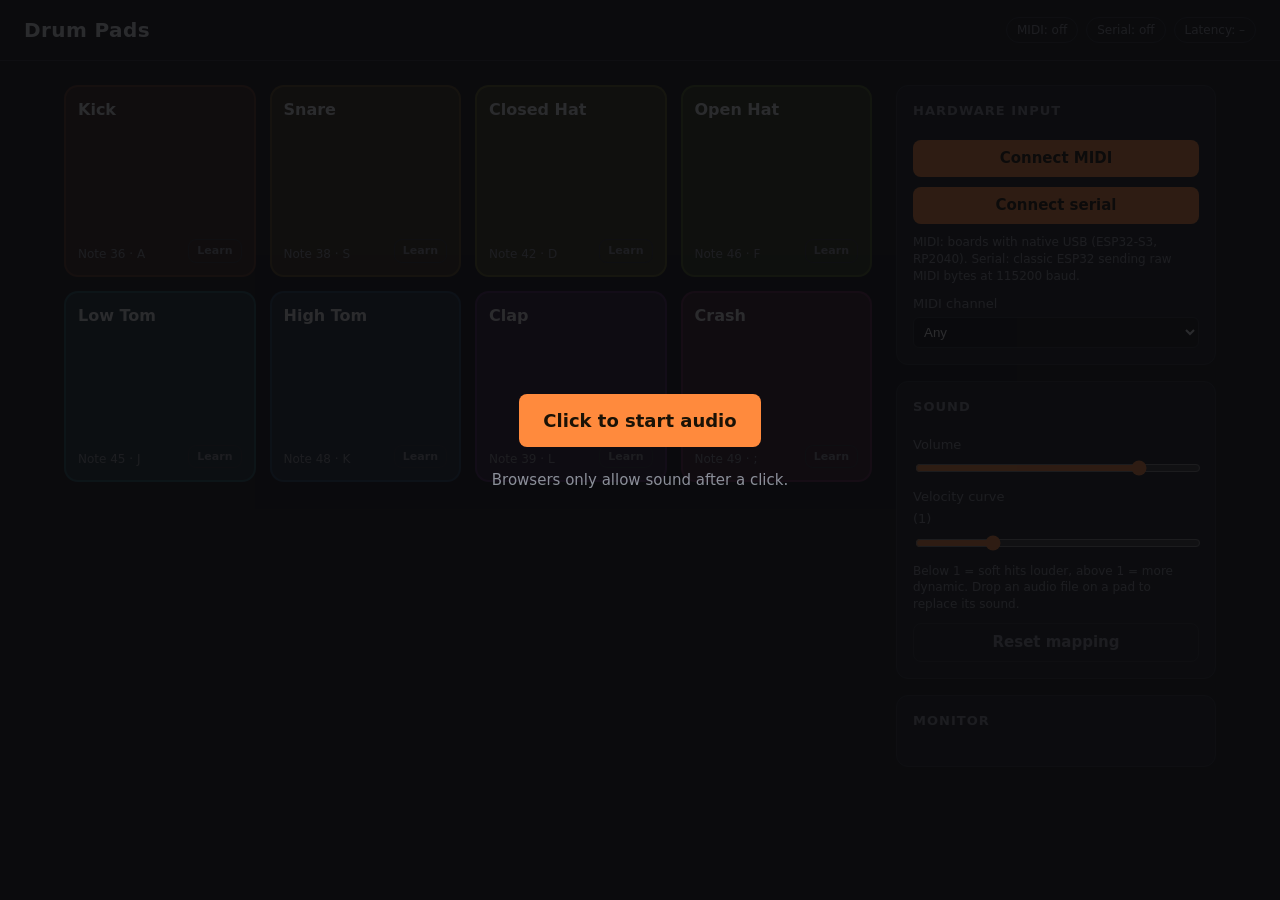
==== web/index.html @ b93d375f "Initial commit Co-Authored-By: Claude Opus 5.5 <noreply@anthropic.com>" ====
<!doctype html>
<html lang="en">
<head>
  <meta charset="utf-8">
  <meta name="viewport" content="width=device-width, initial-scale=1">
  <title>Drum Pads</title>
  <link rel="stylesheet" href="style.css">
</head>
<body>
  <div id="start-overlay">
    <button id="start-btn">Click to start audio</button>
    <p>Browsers only allow sound after a click.</p>
  </div>

  <header>
    <h1>Drum Pads</h1>
    <div class="status">
      <span id="midi-status" class="pill">MIDI: off</span>
      <span id="serial-status" class="pill">Serial: off</span>
      <span id="latency" class="pill" title="Audio output latency reported by the browser">Latency: –</span>
    </div>
  </header>

  <main>
    <section id="pads" aria-label="Drum pads"></section>

    <aside>
      <div class="panel">
        <h2>Hardware input</h2>
        <button id="midi-btn">Connect MIDI</button>
        <ul id="midi-devices" class="devices"></ul>
        <button id="serial-btn">Connect serial</button>
        <p class="hint">MIDI: boards with native USB (ESP32-S3, RP2040). Serial: classic ESP32 sending raw MIDI bytes at 115200 baud.</p>
        <label>MIDI channel
          <select id="channel">
            <option value="any">Any</option>
          </select>
        </label>
      </div>

      <div class="panel">
        <h2>Sound</h2>
        <label>Volume <input id="volume" type="range" min="0" max="1" step="0.01"></label>
        <label>Velocity curve <span id="curve-val"></span>
          <input id="curve" type="range" min="0.3" max="3" step="0.05">
        </label>
        <p class="hint">Below 1 = soft hits louder, above 1 = more dynamic. Drop an audio file on a pad to replace its sound.</p>
        <button id="reset-btn" class="secondary">Reset mapping</button>
      </div>

      <div class="panel">
        <h2>Monitor</h2>
        <ol id="log"></ol>
      </div>
    </aside>
  </main>

  <script src="app.js"></script>
</body>
</html>
---- web/style.css ----
:root {
  --bg: #121316;
  --panel: #1c1e23;
  --line: #2c2f36;
  --text: #e8e9ec;
  --muted: #8b8f99;
  --accent: #ff8a3d;
  --ok: #4cc38a;
  color-scheme: dark;
}

* { box-sizing: border-box; }

body {
  margin: 0;
  background: var(--bg);
  color: var(--text);
  font: 15px/1.4 system-ui, -apple-system, "Segoe UI", sans-serif;
}

header {
  display: flex;
  flex-wrap: wrap;
  gap: 12px;
  align-items: center;
  justify-content: space-between;
  padding: 16px 24px;
  border-bottom: 1px solid var(--line);
}

h1 { margin: 0; font-size: 20px; letter-spacing: 0.02em; }
h2 { margin: 0 0 10px; font-size: 13px; text-transform: uppercase; letter-spacing: 0.08em; color: var(--muted); }

.status { display: flex; flex-wrap: wrap; gap: 8px; }
.pill {
  padding: 4px 10px;
  border: 1px solid var(--line);
  border-radius: 999px;
  font-size: 12px;
  color: var(--muted);
}
.pill.on { color: var(--ok); border-color: var(--ok); }

main {
  display: grid;
  grid-template-columns: 1fr 320px;
  gap: 24px;
  padding: 24px;
  max-width: 1200px;
  margin: 0 auto;
}

#pads {
  display: grid;
  grid-template-columns: repeat(4, 1fr);
  gap: 14px;
  align-content: start;
}

.pad {
  --hue: 20;
  --hit: 0;
  position: relative;
  aspect-ratio: 1;
  border-radius: 14px;
  background: hsl(var(--hue) 30% calc(16% + var(--hit) * 30%));
  border: 2px solid hsl(var(--hue) 70% 55% / calc(0.25 + var(--hit) * 0.75));
  box-shadow: 0 0 calc(var(--hit) * 40px) hsl(var(--hue) 90% 55% / 0.6);
  transition: background 140ms ease-out, box-shadow 140ms ease-out, border-color 140ms ease-out;
  cursor: pointer;
  user-select: none;
  touch-action: none;
  display: flex;
  flex-direction: column;
  justify-content: space-between;
  padding: 12px;
}
.pad.hit { transition: none; }
.pad.learning { outline: 3px dashed var(--accent); outline-offset: 3px; }
.pad.dragover { outline: 3px solid var(--ok); outline-offset: 3px; }

.pad .name { font-weight: 600; font-size: 16px; }
.pad .meta { font-size: 12px; color: var(--muted); display: flex; justify-content: space-between; align-items: end; gap: 6px; }
.pad .sample { font-size: 11px; color: var(--ok); overflow: hidden; text-overflow: ellipsis; white-space: nowrap; }
.pad .learn {
  font-size: 11px;
  padding: 3px 8px;
  background: transparent;
  border: 1px solid var(--line);
  color: var(--muted);
}
.pad .learn:hover { color: var(--text); border-color: var(--muted); }

.panel {
  background: var(--panel);
  border: 1px solid var(--line);
  border-radius: 12px;
  padding: 16px;
  margin-bottom: 16px;
  display: flex;
  flex-direction: column;
  gap: 10px;
}

label { display: flex; flex-direction: column; gap: 4px; font-size: 13px; color: var(--muted); }
input[type=range] { width: 100%; accent-color: var(--accent); }
select { background: var(--bg); color: var(--text); border: 1px solid var(--line); border-radius: 6px; padding: 6px; }

button {
  background: var(--accent);
  color: #1a1206;
  border: none;
  border-radius: 8px;
  padding: 8px 12px;
  font: inherit;
  font-weight: 600;
  cursor: pointer;
}
button.secondary { background: transparent; color: var(--muted); border: 1px solid var(--line); }
button:disabled { opacity: 0.5; cursor: default; }

.hint { margin: 0; font-size: 12px; color: var(--muted); }

.devices { margin: 0; padding-left: 18px; font-size: 13px; }
.devices:empty { display: none; }

#log {
  margin: 0;
  padding: 0;
  list-style: none;
  font: 12px/1.6 ui-monospace, Consolas, monospace;
  max-height: 240px;
  overflow-y: auto;
}
#log li { display: grid; grid-template-columns: 64px 52px 1fr auto; gap: 6px; color: var(--muted); }
#log li .who { color: var(--text); }
#log li.unmapped .who { color: var(--accent); }

#start-overlay {
  position: fixed;
  inset: 0;
  z-index: 10;
  background: rgb(10 10 12 / 0.85);
  display: flex;
  flex-direction: column;
  align-items: center;
  justify-content: center;
  gap: 8px;
  color: var(--muted);
}
#start-overlay[hidden] { display: none; }
#start-btn { font-size: 18px; padding: 14px 24px; }

@media (max-width: 860px) {
  main { grid-template-columns: 1fr; padding: 16px; }
  header { padding: 12px 16px; }
}
@media (max-width: 520px) {
  #pads { grid-template-columns: repeat(2, 1fr); }
}
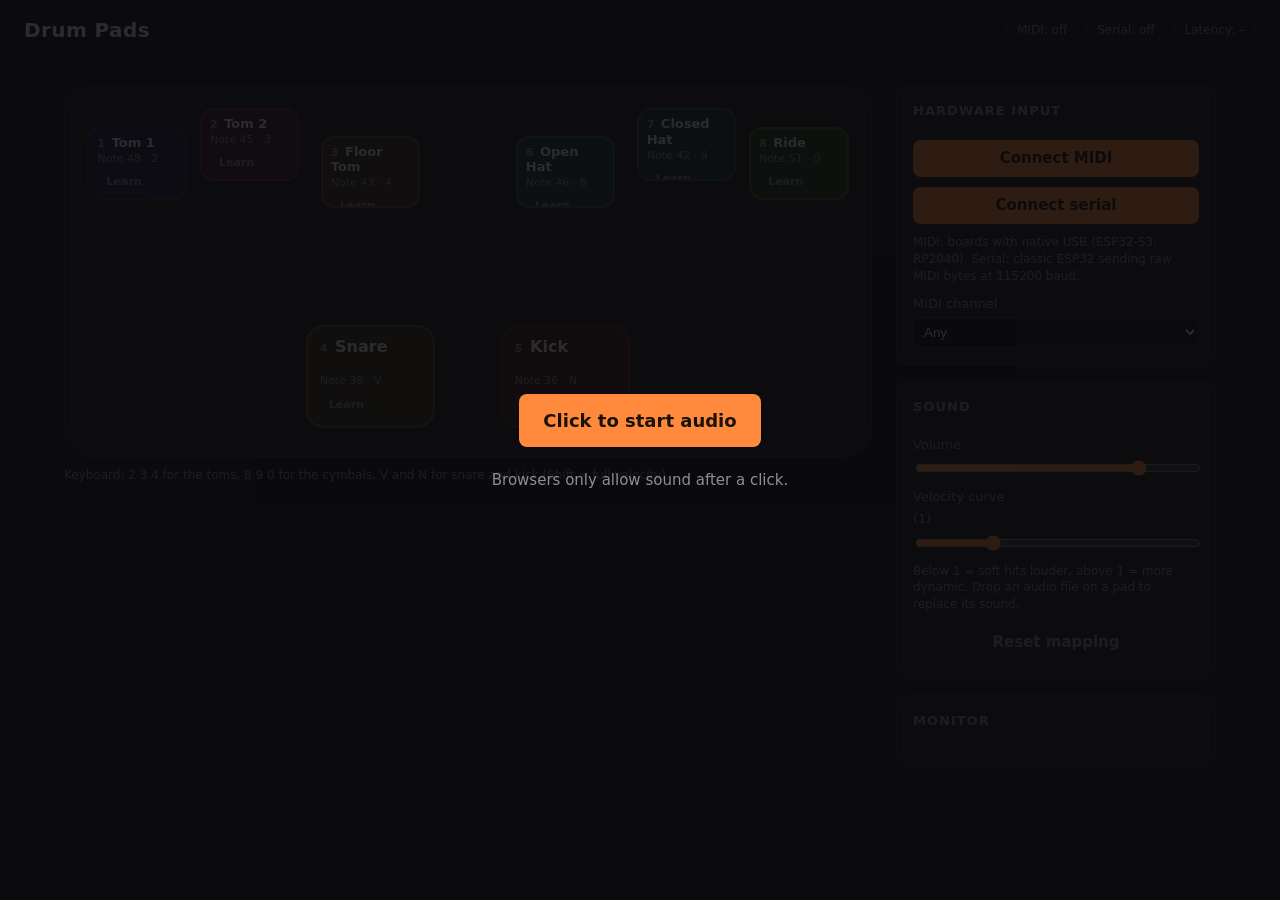
==== commit 955f9179: "Switch both apps to the 8-pad Handpad kit and shorten the lessons The kit is now the product's: tom " ====
--- a/web/index.html
+++ b/web/index.html
@@ -22,7 +22,10 @@
   </header>
 
   <main>
-    <section id="pads" aria-label="Drum pads"></section>
+    <div id="pads-wrap">
+      <section id="pads" aria-label="Drum pads, laid out like the Handpad"></section>
+      <p class="hint">Keyboard: 2 3 4 for the toms, 8 9 0 for the cymbals, V and N for snare and kick (Shift = full velocity).</p>
+    </div>
 
     <aside>
       <div class="panel">
--- a/web/style.css
+++ b/web/style.css
@@ -50,18 +50,23 @@
   margin: 0 auto;
 }
 
+/* The pad's outline: pads sit where they are on the physical Handpad (positions set in app.js). */
 #pads {
-  display: grid;
-  grid-template-columns: repeat(4, 1fr);
-  gap: 14px;
-  align-content: start;
+  position: relative;
+  align-self: start;
+  aspect-ratio: 860 / 396;
+  min-width: 520px;
+  border-radius: 28px;
+  background: var(--panel);
+  border: 1px solid var(--line);
 }
+#pads-wrap { min-width: 0; overflow-x: auto; }
+#pads-wrap .hint { margin-top: 10px; }
 
 .pad {
   --hue: 20;
   --hit: 0;
-  position: relative;
-  aspect-ratio: 1;
+  position: absolute;
   border-radius: 14px;
   background: hsl(var(--hue) 30% calc(16% + var(--hit) * 30%));
   border: 2px solid hsl(var(--hue) 70% 55% / calc(0.25 + var(--hit) * 0.75));
@@ -73,14 +78,18 @@
   display: flex;
   flex-direction: column;
   justify-content: space-between;
-  padding: 12px;
+  padding: 6px 8px;
+  overflow: hidden;
 }
+.pad.big { border-radius: 18px; padding: 10px 12px; }
 .pad.hit { transition: none; }
 .pad.learning { outline: 3px dashed var(--accent); outline-offset: 3px; }
 .pad.dragover { outline: 3px solid var(--ok); outline-offset: 3px; }
 
-.pad .name { font-weight: 600; font-size: 16px; }
-.pad .meta { font-size: 12px; color: var(--muted); display: flex; justify-content: space-between; align-items: end; gap: 6px; }
+.pad .name { font-weight: 600; font-size: 13px; line-height: 1.2; }
+.pad.big .name { font-size: 16px; }
+.pad .num { color: var(--muted); font-size: 11px; margin-right: 2px; }
+.pad .meta { font-size: 11px; color: var(--muted); display: flex; justify-content: space-between; align-items: end; gap: 4px; flex-wrap: wrap; }
 .pad .sample { font-size: 11px; color: var(--ok); overflow: hidden; text-overflow: ellipsis; white-space: nowrap; }
 .pad .learn {
   font-size: 11px;
@@ -151,10 +160,7 @@
 #start-overlay[hidden] { display: none; }
 #start-btn { font-size: 18px; padding: 14px 24px; }
 
-@media (max-width: 860px) {
+@media (max-width: 1100px) {
   main { grid-template-columns: 1fr; padding: 16px; }
   header { padding: 12px 16px; }
 }
-@media (max-width: 520px) {
-  #pads { grid-template-columns: repeat(2, 1fr); }
-}
